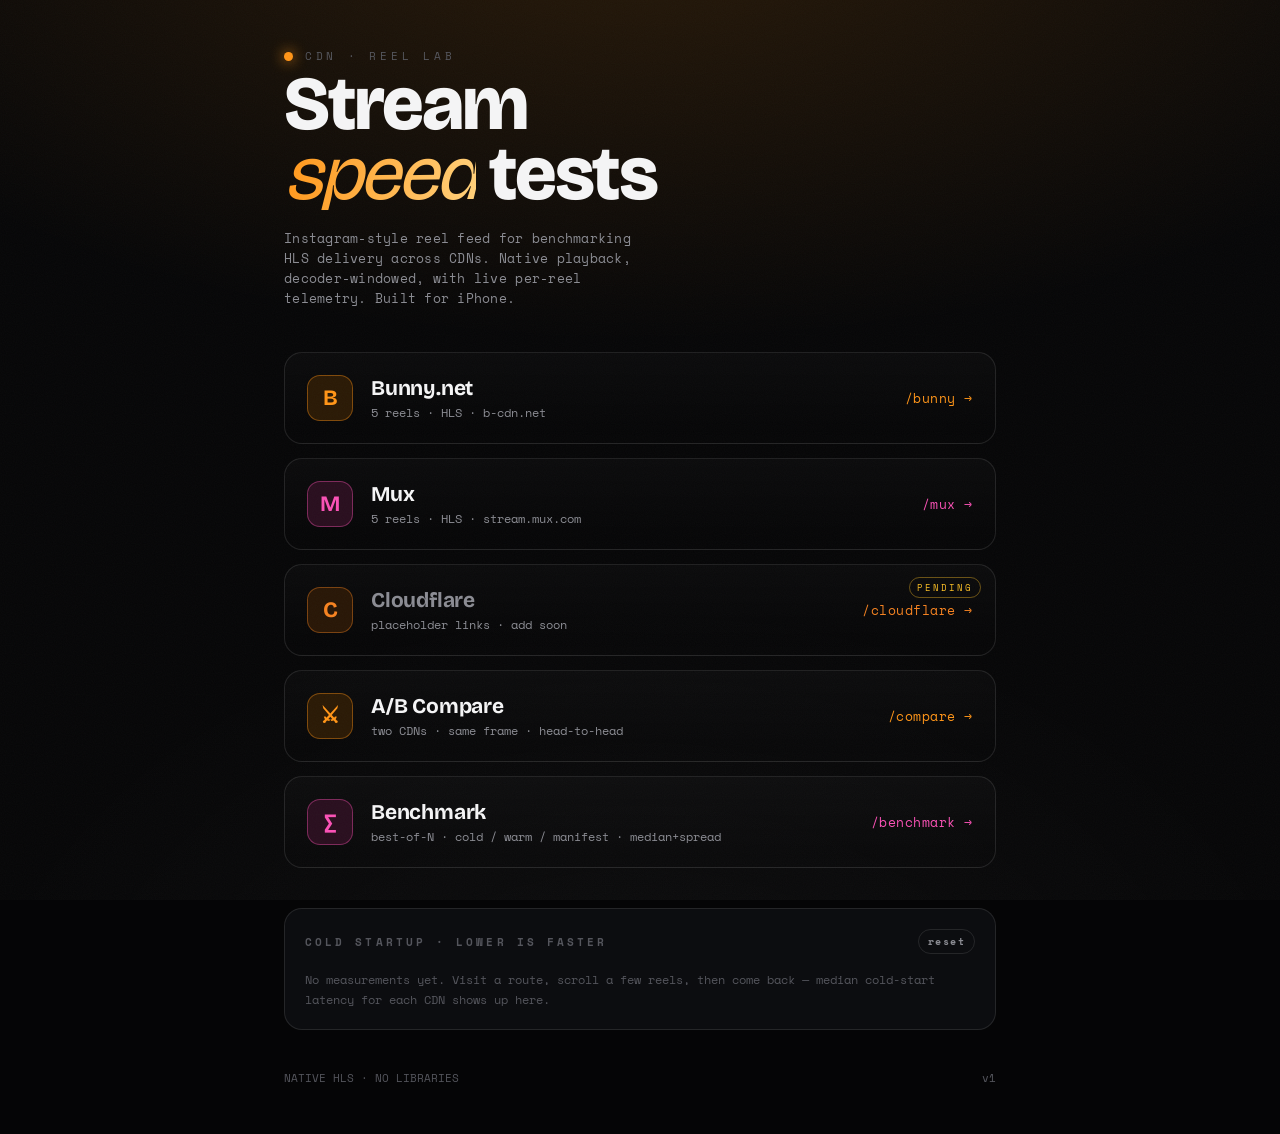
==== index.html @ 3e653832 "initial commit" ====
<!DOCTYPE html>
<html lang="en">
<head>
  <meta charset="UTF-8" />
  <meta name="viewport" content="width=device-width, initial-scale=1, viewport-fit=cover, maximum-scale=1" />
  <meta name="theme-color" content="#050506" />
  <title>CDN Reel Lab</title>
  <link rel="preconnect" href="https://fonts.googleapis.com" />
  <link rel="preconnect" href="https://fonts.gstatic.com" crossorigin />
  <link href="https://fonts.googleapis.com/css2?family=Bricolage+Grotesque:opsz,wght@12..96,400;12..96,700;12..96,800&family=Space+Mono:ital,wght@0,400;0,700;1,400&display=swap" rel="stylesheet" />
  <link rel="stylesheet" href="styles.css" />
</head>
<body data-cdn="bunny">
  <main class="launcher">
    <div class="brand">
      <span class="dot"></span>
      <span class="eyebrow">CDN&nbsp;·&nbsp;Reel&nbsp;Lab</span>
    </div>
    <h1 class="title">Stream<br><em>speed</em> tests</h1>
    <p class="subtitle">Instagram-style reel feed for benchmarking HLS delivery across CDNs. Native playback, decoder-windowed, with live per-reel telemetry. Built for iPhone.</p>

    <nav class="routes">
      <a class="route-card" data-c="bunny" href="bunny/">
        <span class="glyph">B</span>
        <span class="meta"><h2>Bunny.net</h2><p>5 reels · HLS · b-cdn.net</p></span>
        <span class="path">/bunny →</span>
      </a>
      <a class="route-card" data-c="mux" href="mux/">
        <span class="glyph">M</span>
        <span class="meta"><h2>Mux</h2><p>5 reels · HLS · stream.mux.com</p></span>
        <span class="path">/mux →</span>
      </a>
      <a class="route-card pending" data-c="cloudflare" href="cloudflare/">
        <span class="tag">pending</span>
        <span class="glyph">C</span>
        <span class="meta"><h2>Cloudflare</h2><p>placeholder links · add soon</p></span>
        <span class="path">/cloudflare →</span>
      </a>
      <a class="route-card" data-c="bunny" href="compare/">
        <span class="glyph">⚔</span>
        <span class="meta"><h2>A/B Compare</h2><p>two CDNs · same frame · head-to-head</p></span>
        <span class="path">/compare →</span>
      </a>
      <a class="route-card" data-c="mux" href="benchmark/">
        <span class="glyph">∑</span>
        <span class="meta"><h2>Benchmark</h2><p>best-of-N · cold / warm / manifest · median+spread</p></span>
        <span class="path">/benchmark →</span>
      </a>
    </nav>

    <section class="compare">
      <h3>Cold startup · lower is faster <button type="button" id="reset">reset</button></h3>
      <div id="cmp"></div>
    </section>

    <div class="foot">
      <span>NATIVE HLS · NO LIBRARIES</span>
      <span>v1</span>
    </div>
  </main>

  <script>
    // Landing comparison reads the same aggregate the feed writes.
    const STORE_KEY = "cdnReelLab.stats.v1";
    const COLORS = { bunny: "#ff9416", mux: "#fa50b5", cloudflare: "#f6821f" };
    const NAMES  = { bunny: "Bunny", mux: "Mux", cloudflare: "Cloudflare" };

    function median(a) {
      if (!a.length) return null;
      const s = [...a].sort((x, y) => x - y);
      const m = Math.floor(s.length / 2);
      return s.length % 2 ? s[m] : Math.round((s[m - 1] + s[m]) / 2);
    }

    function render() {
      const cmp = document.getElementById("cmp");
      let store = {};
      try { store = JSON.parse(localStorage.getItem(STORE_KEY)) || {}; } catch (_) {}

      const rows = ["bunny", "mux", "cloudflare"].map((k) => ({
        k,
        med: median((store[k] && store[k].startups) || []),
        n: (store[k] && store[k].startups || []).length,
        stalls: (store[k] && store[k].stalls) || 0,
      })).filter((r) => r.med != null);

      if (!rows.length) {
        cmp.innerHTML = `<p class="empty">No measurements yet. Visit a route, scroll a few reels, then come back — median cold-start latency for each CDN shows up here.</p>`;
        return;
      }

      const max = Math.max(...rows.map((r) => r.med));
      cmp.innerHTML = rows
        .sort((a, b) => a.med - b.med)
        .map((r) => `
          <div class="cmp-row" style="--k:${COLORS[r.k]}">
            <span class="who"><i></i>${NAMES[r.k]}</span>
            <span class="bar"><span style="width:0" data-w="${Math.round((r.med / max) * 100)}"></span></span>
            <span class="val">${r.med} ms <small>· ${r.n}× · ${r.stalls} stalls</small></span>
          </div>`)
        .join("");

      requestAnimationFrame(() =>
        cmp.querySelectorAll(".bar span").forEach((s) => (s.style.width = s.dataset.w + "%"))
      );
    }

    document.getElementById("reset").addEventListener("click", () => {
      localStorage.removeItem(STORE_KEY);
      render();
    });
    render();
  </script>
</body>
</html>
---- styles.css ----
/* =========================================================================
   CDN Reel Lab — shared styles
   Dark OLED "telemetry" aesthetic. Per-CDN accent via [data-cdn].
   ========================================================================= */

:root {
  --bg:        #050506;
  --bg-soft:   #0c0d10;
  --ink:       #f4f4f5;
  --ink-dim:   #8a8b92;
  --ink-faint: #54555c;
  --line:      rgba(255, 255, 255, 0.10);
  --line-soft: rgba(255, 255, 255, 0.06);

  --accent:    #ff9416; /* default; overridden per route */
  --accent-2:  #ffce6e;

  --ok:   #4ade80;
  --warn: #fbbf24;
  --bad:  #fb7185;

  --font-display: "Bricolage Grotesque", "Times New Roman", serif;
  --font-mono: "Space Mono", ui-monospace, SFMono-Regular, Menlo, monospace;

  --safe-top: env(safe-area-inset-top, 0px);
  --safe-bottom: env(safe-area-inset-bottom, 0px);
}

[data-cdn="bunny"]      { --accent: #ff9416; --accent-2: #ffd07a; }
[data-cdn="mux"]        { --accent: #fa50b5; --accent-2: #ff9ad6; }
[data-cdn="cloudflare"] { --accent: #f6821f; --accent-2: #ffc06b; }

* { box-sizing: border-box; margin: 0; padding: 0; }

html, body {
  height: 100%;
  background: var(--bg);
  color: var(--ink);
  font-family: var(--font-mono);
  -webkit-font-smoothing: antialiased;
  text-rendering: optimizeLegibility;
  overscroll-behavior: none;
}

body {
  /* subtle vignette + accent glow for atmosphere */
  background:
    radial-gradient(120% 80% at 50% -10%, color-mix(in srgb, var(--accent) 14%, transparent), transparent 60%),
    radial-gradient(100% 100% at 50% 120%, rgba(255,255,255,0.03), transparent 55%),
    var(--bg);
}

a { color: inherit; text-decoration: none; }
button { font: inherit; color: inherit; cursor: pointer; border: none; background: none; }

/* fine grain overlay */
body::after {
  content: "";
  position: fixed;
  inset: 0;
  pointer-events: none;
  z-index: 9999;
  opacity: 0.035;
  background-image: url("data:image/svg+xml,%3Csvg xmlns='http://www.w3.org/2000/svg' width='120' height='120'%3E%3Cfilter id='n'%3E%3CfeTurbulence type='fractalNoise' baseFrequency='0.9' numOctaves='2'/%3E%3C/filter%3E%3Crect width='100%25' height='100%25' filter='url(%23n)'/%3E%3C/svg%3E");
  mix-blend-mode: screen;
}

/* =========================================================================
   LANDING (launcher)
   ========================================================================= */

.launcher {
  min-height: 100dvh;
  padding: calc(var(--safe-top) + 48px) 24px calc(var(--safe-bottom) + 48px);
  max-width: 760px;
  margin: 0 auto;
  display: flex;
  flex-direction: column;
}

.brand {
  display: flex;
  align-items: baseline;
  gap: 12px;
  margin-bottom: 6px;
}
.brand .dot {
  width: 9px; height: 9px; border-radius: 50%;
  background: var(--accent);
  box-shadow: 0 0 14px var(--accent);
  align-self: center;
  animation: pulse 2.4s ease-in-out infinite;
}
@keyframes pulse { 50% { opacity: 0.35; } }

.title {
  font-family: var(--font-display);
  font-weight: 800;
  font-size: clamp(40px, 12vw, 76px);
  line-height: 0.92;
  letter-spacing: -0.03em;
}
.title em {
  font-style: italic;
  font-weight: 400;
  background: linear-gradient(100deg, var(--accent), var(--accent-2));
  -webkit-background-clip: text;
  background-clip: text;
  color: transparent;
}
.subtitle {
  color: var(--ink-dim);
  font-size: 13px;
  letter-spacing: 0.02em;
  margin-top: 18px;
  max-width: 46ch;
  line-height: 1.55;
}

.eyebrow {
  font-size: 11px;
  letter-spacing: 0.34em;
  text-transform: uppercase;
  color: var(--ink-faint);
}

.routes {
  margin-top: 44px;
  display: grid;
  gap: 14px;
}

.route-card {
  --c: var(--accent);
  position: relative;
  display: flex;
  align-items: center;
  gap: 18px;
  padding: 22px 22px;
  border: 1px solid var(--line);
  border-radius: 18px;
  background: linear-gradient(180deg, rgba(255,255,255,0.025), rgba(255,255,255,0));
  overflow: hidden;
  transition: transform .25s cubic-bezier(.2,.7,.2,1), border-color .25s, background .25s;
}
.route-card[data-c="bunny"]      { --c: #ff9416; }
.route-card[data-c="mux"]        { --c: #fa50b5; }
.route-card[data-c="cloudflare"] { --c: #f6821f; }

.route-card::before {
  content: "";
  position: absolute; inset: 0;
  background: radial-gradient(80% 140% at 0% 50%, color-mix(in srgb, var(--c) 22%, transparent), transparent 60%);
  opacity: 0;
  transition: opacity .3s;
}
.route-card:hover, .route-card:active {
  transform: translateY(-2px);
  border-color: color-mix(in srgb, var(--c) 55%, transparent);
}
.route-card:hover::before { opacity: 1; }

.route-card .glyph {
  position: relative;
  width: 46px; height: 46px;
  flex: none;
  border-radius: 13px;
  display: grid; place-items: center;
  background: color-mix(in srgb, var(--c) 16%, #000);
  border: 1px solid color-mix(in srgb, var(--c) 40%, transparent);
  color: var(--c);
  font-weight: 700;
  font-family: var(--font-display);
  font-size: 22px;
}
.route-card .meta { position: relative; flex: 1; min-width: 0; }
.route-card .meta h2 {
  font-family: var(--font-display);
  font-size: 21px;
  font-weight: 700;
  letter-spacing: -0.01em;
}
.route-card .meta p {
  color: var(--ink-dim);
  font-size: 12px;
  margin-top: 3px;
}
.route-card .path {
  position: relative;
  color: var(--c);
  font-size: 13px;
  letter-spacing: 0.04em;
  white-space: nowrap;
}
.route-card.pending .meta h2 { color: var(--ink-dim); }
.route-card .tag {
  position: absolute;
  top: 12px; right: 14px;
  font-size: 9px;
  letter-spacing: 0.22em;
  text-transform: uppercase;
  color: var(--warn);
  border: 1px solid color-mix(in srgb, var(--warn) 40%, transparent);
  padding: 3px 7px;
  border-radius: 999px;
}

/* comparison panel */
.compare {
  margin-top: 40px;
  border: 1px solid var(--line);
  border-radius: 18px;
  padding: 20px;
  background: var(--bg-soft);
}
.compare h3 {
  font-size: 11px; letter-spacing: 0.28em; text-transform: uppercase;
  color: var(--ink-faint); margin-bottom: 16px;
  display: flex; justify-content: space-between; align-items: center;
}
.compare h3 button {
  font-size: 10px; letter-spacing: 0.14em; color: var(--ink-dim);
  border: 1px solid var(--line); padding: 4px 9px; border-radius: 999px;
}
.cmp-row {
  display: grid;
  grid-template-columns: 92px 1fr auto;
  align-items: center;
  gap: 14px;
  padding: 11px 0;
  border-top: 1px solid var(--line-soft);
}
.cmp-row:first-of-type { border-top: none; }
.cmp-row .who { font-size: 13px; display: flex; align-items: center; gap: 8px; }
.cmp-row .who i { width: 8px; height: 8px; border-radius: 50%; background: var(--k); }
.cmp-row .bar {
  height: 8px; border-radius: 999px;
  background: rgba(255,255,255,0.06);
  overflow: hidden;
}
.cmp-row .bar span {
  display: block; height: 100%; border-radius: 999px;
  background: linear-gradient(90deg, var(--k), color-mix(in srgb, var(--k) 50%, #fff));
  width: 0;
  transition: width .8s cubic-bezier(.2,.7,.2,1);
}
.cmp-row .val { font-size: 13px; color: var(--ink); min-width: 84px; text-align: right; }
.cmp-row .val small { color: var(--ink-faint); }
.compare .empty { color: var(--ink-faint); font-size: 12px; line-height: 1.6; }

.foot {
  margin-top: auto;
  padding-top: 40px;
  color: var(--ink-faint);
  font-size: 11px;
  display: flex;
  justify-content: space-between;
  gap: 12px;
}

/* =========================================================================
   FEED (reel routes)
   ========================================================================= */

.feed {
  height: 100dvh;
  overflow-y: scroll;
  scroll-snap-type: y mandatory;
  scroll-behavior: smooth;
  -webkit-overflow-scrolling: touch;
}

.reel {
  position: relative;
  height: 100dvh;
  scroll-snap-align: start;
  scroll-snap-stop: always;
  overflow: hidden;
  background: #000;
  display: grid;
  place-items: center;
}

.reel video {
  position: absolute;
  inset: 0;
  width: 100%;
  height: 100%;
  object-fit: cover;
  background: #000;
}

/* legibility gradients */
.reel::before, .reel::after {
  content: "";
  position: absolute; left: 0; right: 0;
  pointer-events: none;
  z-index: 2;
}
.reel::before { top: 0; height: 38%; background: linear-gradient(180deg, rgba(0,0,0,0.65), transparent); }
.reel::after  { bottom: 0; height: 42%; background: linear-gradient(0deg, rgba(0,0,0,0.78), transparent); }

/* loading shimmer */
.reel .spinner {
  position: absolute; z-index: 3;
  width: 34px; height: 34px;
  border: 2px solid rgba(255,255,255,0.18);
  border-top-color: var(--accent);
  border-radius: 50%;
  animation: spin .8s linear infinite;
  opacity: 0;
  transition: opacity .2s;
}
.reel.is-buffering .spinner { opacity: 1; }
@keyframes spin { to { transform: rotate(360deg); } }

/* tap-to-sound hint */
.reel .sound-hint {
  position: absolute; z-index: 6;
  top: 50%; left: 50%; transform: translate(-50%, -50%) scale(1);
  display: flex; align-items: center; gap: 9px;
  padding: 12px 18px;
  background: rgba(0,0,0,0.55);
  backdrop-filter: blur(8px);
  border: 1px solid var(--line);
  border-radius: 999px;
  font-size: 12px; letter-spacing: 0.04em;
  opacity: 0; pointer-events: none;
  transition: opacity .35s, transform .35s;
}
.reel.show-hint .sound-hint { opacity: 1; }
.reel .sound-hint.fade { opacity: 0; transform: translate(-50%, -50%) scale(1.15); }

/* pause glyph flash */
.reel .pause-flash {
  position: absolute; z-index: 6;
  top: 50%; left: 50%; transform: translate(-50%,-50%) scale(.7);
  width: 78px; height: 78px; border-radius: 50%;
  background: rgba(0,0,0,0.4);
  backdrop-filter: blur(6px);
  display: grid; place-items: center;
  opacity: 0; pointer-events: none;
}
.reel .pause-flash svg { width: 34px; height: 34px; fill: #fff; }
.reel.flash .pause-flash {
  animation: flash .5s ease-out;
}
@keyframes flash {
  0% { opacity: 0; transform: translate(-50%,-50%) scale(.6); }
  30% { opacity: 1; transform: translate(-50%,-50%) scale(1); }
  100% { opacity: 0; transform: translate(-50%,-50%) scale(1.25); }
}

/* ---- HUD (telemetry) ---- */
.hud {
  position: absolute;
  z-index: 5;
  top: calc(var(--safe-top) + 14px);
  left: 14px;
  width: min(220px, 62vw);
  border: 1px solid var(--line);
  border-radius: 14px;
  background: rgba(8,9,11,0.55);
  backdrop-filter: blur(14px) saturate(1.2);
  padding: 12px 13px 11px;
  font-size: 11px;
  transition: opacity .3s, transform .3s;
}
.hud.collapsed { transform: translateX(calc(-100% - 28px)); opacity: 0; }
.hud .hud-head {
  display: flex; align-items: center; justify-content: space-between;
  margin-bottom: 9px;
}
.hud .hud-head .cdn {
  display: flex; align-items: center; gap: 7px;
  font-family: var(--font-display); font-weight: 700; font-size: 14px;
  letter-spacing: -0.01em;
}
.hud .hud-head .cdn i {
  width: 7px; height: 7px; border-radius: 50%;
  background: var(--accent); box-shadow: 0 0 10px var(--accent);
}
.hud .hud-head .idx { color: var(--ink-faint); font-size: 10px; letter-spacing: 0.1em; }

.hud .row {
  display: flex; align-items: baseline; justify-content: space-between;
  padding: 4px 0;
  border-top: 1px solid var(--line-soft);
}
.hud .row .k { color: var(--ink-dim); letter-spacing: 0.06em; font-size: 10px; }
.hud .row .v { font-variant-numeric: tabular-nums; }
.hud .row .v.good { color: var(--ok); }
.hud .row .v.warn { color: var(--warn); }
.hud .row .v.bad  { color: var(--bad); }

/* HUD toggle (always visible tab) */
.hud-toggle {
  position: absolute; z-index: 5;
  top: calc(var(--safe-top) + 14px);
  left: 14px;
  width: 34px; height: 34px;
  border-radius: 10px;
  border: 1px solid var(--line);
  background: rgba(8,9,11,0.5);
  backdrop-filter: blur(10px);
  display: grid; place-items: center;
  opacity: 0; pointer-events: none;
  transition: opacity .3s;
}
.hud.collapsed ~ .hud-toggle { opacity: 1; pointer-events: auto; }
.hud-toggle svg { width: 16px; height: 16px; stroke: var(--ink-dim); fill: none; stroke-width: 2; }

/* top-right controls */
.reel-ctrl {
  position: absolute; z-index: 6;
  top: calc(var(--safe-top) + 14px);
  right: 14px;
  display: flex; flex-direction: column; gap: 9px;
}
.reel-ctrl button {
  width: 40px; height: 40px;
  border-radius: 12px;
  border: 1px solid var(--line);
  background: rgba(8,9,11,0.5);
  backdrop-filter: blur(10px);
  display: grid; place-items: center;
}
.reel-ctrl button svg { width: 19px; height: 19px; fill: #fff; }

/* caption */
.reel .caption {
  position: absolute; z-index: 5;
  left: 16px; right: 70px;
  bottom: calc(var(--safe-bottom) + 22px);
}
.reel .caption .label {
  font-size: 10px; letter-spacing: 0.26em; text-transform: uppercase;
  color: var(--accent);
}
.reel .caption .name {
  font-family: var(--font-display); font-weight: 700;
  font-size: 19px; margin-top: 4px;
}
.reel .caption .sub { color: var(--ink-dim); font-size: 11px; margin-top: 3px; }

/* progress bar */
.reel .progress {
  position: absolute; z-index: 5;
  left: 0; right: 0; bottom: 0;
  height: 3px; background: rgba(255,255,255,0.12);
}
.reel .progress span {
  display: block; height: 100%; width: 0;
  background: var(--accent);
}

/* back button */
.back {
  position: fixed; z-index: 20;
  left: 14px; bottom: calc(var(--safe-bottom) + 14px);
  display: flex; align-items: center; gap: 8px;
  padding: 9px 14px 9px 11px;
  border-radius: 999px;
  border: 1px solid var(--line);
  background: rgba(8,9,11,0.55);
  backdrop-filter: blur(12px);
  font-size: 12px; letter-spacing: 0.04em;
}
.back svg { width: 14px; height: 14px; stroke: var(--ink); fill: none; stroke-width: 2; }

/* dots indicator */
.dots {
  position: fixed; z-index: 6;
  right: 8px; top: 50%; transform: translateY(-50%);
  display: flex; flex-direction: column; gap: 7px;
}
.dots i {
  width: 5px; height: 5px; border-radius: 50%;
  background: rgba(255,255,255,0.25);
  transition: all .3s;
}
.dots i.on { background: var(--accent); height: 16px; border-radius: 3px; }

/* placeholder / unsupported card */
.placeholder {
  position: relative; z-index: 4;
  max-width: 320px;
  margin: 0 24px;
  text-align: center;
  padding: 32px 26px;
  border: 1px dashed color-mix(in srgb, var(--accent) 40%, transparent);
  border-radius: 20px;
  background: rgba(255,255,255,0.02);
}
.placeholder .pglyph {
  font-size: 34px; margin-bottom: 14px; filter: grayscale(.2);
}
.placeholder h2 {
  font-family: var(--font-display); font-size: 22px; font-weight: 700;
}
.placeholder p { color: var(--ink-dim); font-size: 13px; line-height: 1.6; margin-top: 10px; }
.placeholder code {
  display: inline-block; margin-top: 14px;
  font-size: 11px; color: var(--accent);
  background: rgba(255,255,255,0.04);
  border: 1px solid var(--line);
  padding: 7px 11px; border-radius: 9px;
  word-break: break-all;
}

/* =========================================================================
   A/B COMPARISON ROUTE
   ========================================================================= */
.vs {
  height: 100dvh;
  display: grid;
  grid-template-rows: 1fr auto 1fr;
  background: #000;
}

.side {
  position: relative;
  overflow: hidden;
  background: #000;
  display: grid;
  place-items: center;
}
.side video {
  position: absolute; inset: 0;
  width: 100%; height: 100%;
  object-fit: cover;
  background: #000;
}
.side::after {
  content: "";
  position: absolute; inset: 0;
  pointer-events: none;
  background: linear-gradient(180deg, rgba(0,0,0,0.55), transparent 30%, transparent 70%, rgba(0,0,0,0.55));
}
.side.has-audio { box-shadow: inset 0 0 0 2px var(--accent); }

.side .spinner {
  position: absolute; z-index: 3;
  width: 30px; height: 30px;
  border: 2px solid rgba(255,255,255,0.18);
  border-top-color: var(--accent);
  border-radius: 50%;
  animation: spin .8s linear infinite;
  opacity: 0; transition: opacity .2s;
}
.side.buffering .spinner { opacity: 1; }

.side .s-meta {
  position: absolute; z-index: 4;
  left: 14px; top: 12px; right: 14px;
  display: grid;
  grid-template-columns: auto 1fr auto;
  align-items: center;
  gap: 8px 10px;
}
.side[data-side="b"] .s-meta { top: auto; bottom: calc(var(--safe-bottom) + 12px); }
.side[data-side="a"] .s-meta { top: calc(var(--safe-top) + 12px); }

.side .s-cdn {
  grid-row: 1;
  font-size: 11px; font-weight: 700; letter-spacing: 0.08em;
  color: var(--accent);
  border: 1px solid color-mix(in srgb, var(--accent) 45%, transparent);
  background: color-mix(in srgb, var(--accent) 12%, rgba(0,0,0,0.4));
  padding: 5px 9px; border-radius: 999px;
  backdrop-filter: blur(8px);
}
.side .s-name {
  grid-row: 1; grid-column: 2;
  font-family: var(--font-display); font-weight: 700; font-size: 14px;
  text-shadow: 0 1px 4px rgba(0,0,0,0.6);
}
.side .s-startup {
  grid-row: 1; grid-column: 3;
  font-size: 18px; font-weight: 700; font-variant-numeric: tabular-nums;
  text-shadow: 0 1px 4px rgba(0,0,0,0.6);
}
.side .s-startup.good { color: var(--ok); }
.side .s-startup.warn { color: var(--warn); }
.side .s-startup.bad  { color: var(--bad); }
.side .s-sub {
  grid-row: 2; grid-column: 2 / 4;
  justify-self: end;
  font-size: 10px; color: var(--ink-dim);
  text-shadow: 0 1px 4px rgba(0,0,0,0.6);
}

.side .s-card {
  position: relative; z-index: 4;
  text-align: center;
  padding: 22px 26px;
  border: 1px dashed color-mix(in srgb, var(--accent) 40%, transparent);
  border-radius: 16px;
  background: rgba(255,255,255,0.02);
  display: grid; gap: 6px;
  max-width: 80%;
}
.side .s-card b { font-family: var(--font-display); font-size: 17px; }
.side .s-card span { color: var(--ink-dim); font-size: 12px; }

/* center bar */
.vs-bar {
  position: relative; z-index: 5;
  background: linear-gradient(180deg, #0b0c0e, #050506);
  border-top: 1px solid var(--line);
  border-bottom: 1px solid var(--line);
  padding: 10px 14px calc(10px);
  display: grid;
  gap: 8px;
}
.verdict {
  text-align: center;
  font-family: var(--font-display); font-weight: 700;
  font-size: 14px; letter-spacing: -0.01em;
  min-height: 18px;
  color: var(--accent, var(--ink));
  opacity: 0; transform: translateY(3px);
  transition: opacity .35s, transform .35s;
}
.verdict.show { opacity: 1; transform: none; }
.vs-controls {
  display: flex; align-items: center; justify-content: space-between; gap: 12px;
}
.reeldots { display: flex; gap: 8px; }
.rdot {
  width: 9px; height: 9px; border-radius: 50%;
  background: rgba(255,255,255,0.2);
  transition: all .25s;
}
.rdot.on { background: #fff; transform: scale(1.15); }
.rerun {
  display: flex; align-items: center; gap: 7px;
  font-size: 11px; font-weight: 700; letter-spacing: 0.12em;
  color: var(--ink);
  border: 1px solid var(--line);
  background: rgba(255,255,255,0.04);
  padding: 8px 14px; border-radius: 999px;
}
.rerun svg { width: 14px; height: 14px; color: var(--ink); }
.rerun:active { transform: scale(0.96); }

/* =========================================================================
   BENCHMARK ROUTE
   ========================================================================= */
.bench {
  min-height: 100dvh;
  max-width: 760px;
  margin: 0 auto;
  padding: calc(var(--safe-top) + 36px) 20px calc(var(--safe-bottom) + 36px);
  display: flex;
  flex-direction: column;
}
.bench .title { font-size: clamp(36px, 11vw, 64px); }

.config {
  margin-top: 30px;
  display: grid;
  gap: 18px;
  padding: 18px;
  border: 1px solid var(--line);
  border-radius: 18px;
  background: var(--bg-soft);
}
.cfg-label {
  display: block;
  font-size: 10px; letter-spacing: 0.26em; text-transform: uppercase;
  color: var(--ink-faint); margin-bottom: 10px;
}
.cfg-label b { color: var(--accent); font-size: 13px; letter-spacing: 0; }
.toggles { display: flex; flex-wrap: wrap; gap: 9px; }
.toggle {
  --accent: #fff;
  display: inline-flex; align-items: center; gap: 8px;
  font-size: 13px;
  padding: 9px 14px; border-radius: 999px;
  border: 1px solid var(--line);
  background: rgba(255,255,255,0.03);
  transition: all .2s;
}
.toggle i { width: 8px; height: 8px; border-radius: 50%; background: rgba(255,255,255,0.25); transition: all .2s; }
.toggle small { color: var(--ink-faint); }
.toggle.on {
  border-color: color-mix(in srgb, var(--accent) 55%, transparent);
  background: color-mix(in srgb, var(--accent) 14%, transparent);
}
.toggle.on i { background: var(--accent); box-shadow: 0 0 10px var(--accent); }
.toggle:disabled { opacity: 0.4; cursor: not-allowed; }

#reps { width: 100%; accent-color: var(--accent); }

.runbtn {
  justify-self: start;
  font-weight: 700; letter-spacing: 0.16em; font-size: 13px;
  padding: 13px 28px; border-radius: 999px;
  color: #050506;
  background: linear-gradient(100deg, var(--accent), var(--accent-2));
}
.runbtn:disabled { opacity: 0.6; color: var(--ink); background: rgba(255,255,255,0.06); }
.runbtn:not(:disabled):active { transform: scale(0.97); }

.progress-wrap { margin-top: 22px; }
.pbar {
  height: 6px; border-radius: 999px;
  background: rgba(255,255,255,0.07); overflow: hidden;
}
.pbar span {
  display: block; height: 100%; width: 0;
  background: linear-gradient(90deg, var(--accent), var(--accent-2));
  transition: width .25s ease;
}
.pstatus { margin-top: 9px; font-size: 11px; color: var(--ink-dim); min-height: 14px; }

.preview-wrap {
  margin-top: 20px;
  display: flex; align-items: center; gap: 14px;
}
.preview {
  width: 78px; height: 110px;
  border-radius: 12px;
  object-fit: cover;
  background: #000;
  border: 1px solid var(--line);
  flex: none;
}
.plabel { font-size: 12px; color: var(--ink-dim); }

.results { margin-top: 26px; display: grid; gap: 14px; }

.chart {
  padding: 18px; border-radius: 16px;
  border: 1px solid var(--line); background: var(--bg-soft);
}
.chart h3, .rcard h3 {
  font-size: 10px; letter-spacing: 0.26em; text-transform: uppercase;
  color: var(--ink-faint); margin-bottom: 14px;
  display: flex; align-items: center; gap: 8px;
}
.rcard h3 i { width: 8px; height: 8px; border-radius: 50%; background: var(--accent); box-shadow: 0 0 10px var(--accent); }
.chartrow {
  display: grid; grid-template-columns: 84px 1fr auto;
  align-items: center; gap: 12px; padding: 7px 0;
}
.chartrow .cw { font-size: 13px; }
.chartrow .cb { height: 9px; border-radius: 999px; background: rgba(255,255,255,0.06); overflow: hidden; }
.chartrow .cb span {
  display: block; height: 100%; border-radius: 999px;
  background: linear-gradient(90deg, var(--accent), color-mix(in srgb, var(--accent) 45%, #fff));
}
.chartrow .cv { font-size: 13px; font-variant-numeric: tabular-nums; min-width: 64px; text-align: right; }

.rcard {
  padding: 18px; border-radius: 16px;
  border: 1px solid var(--line); background: var(--bg-soft);
}
.cohorts { display: grid; grid-template-columns: repeat(auto-fit, minmax(150px, 1fr)); gap: 12px; }
.cohort {
  padding: 13px; border-radius: 12px;
  border: 1px solid var(--line-soft); background: rgba(255,255,255,0.02);
  display: grid; gap: 5px;
}
.cohort .ct { font-size: 10px; letter-spacing: 0.08em; color: var(--ink-dim); text-transform: uppercase; }
.cohort .cmed { font-family: var(--font-display); font-weight: 700; font-size: 26px; color: var(--accent); }
.cohort .cmed small { font-size: 12px; color: var(--ink-faint); margin-left: 3px; }
.cohort .crange { font-size: 10px; color: var(--ink-faint); }

.logbox { margin-top: 18px; }
.log {
  max-height: 168px; overflow-y: auto;
  border: 1px solid var(--line); border-radius: 12px;
  background: #000; padding: 12px;
  font-size: 11px; line-height: 1.7; color: var(--ink-dim);
}
.logrow { white-space: nowrap; overflow: hidden; text-overflow: ellipsis; }

@media (prefers-reduced-motion: reduce) {
  *, *::before, *::after { animation-duration: .001ms !important; transition-duration: .001ms !important; }
}
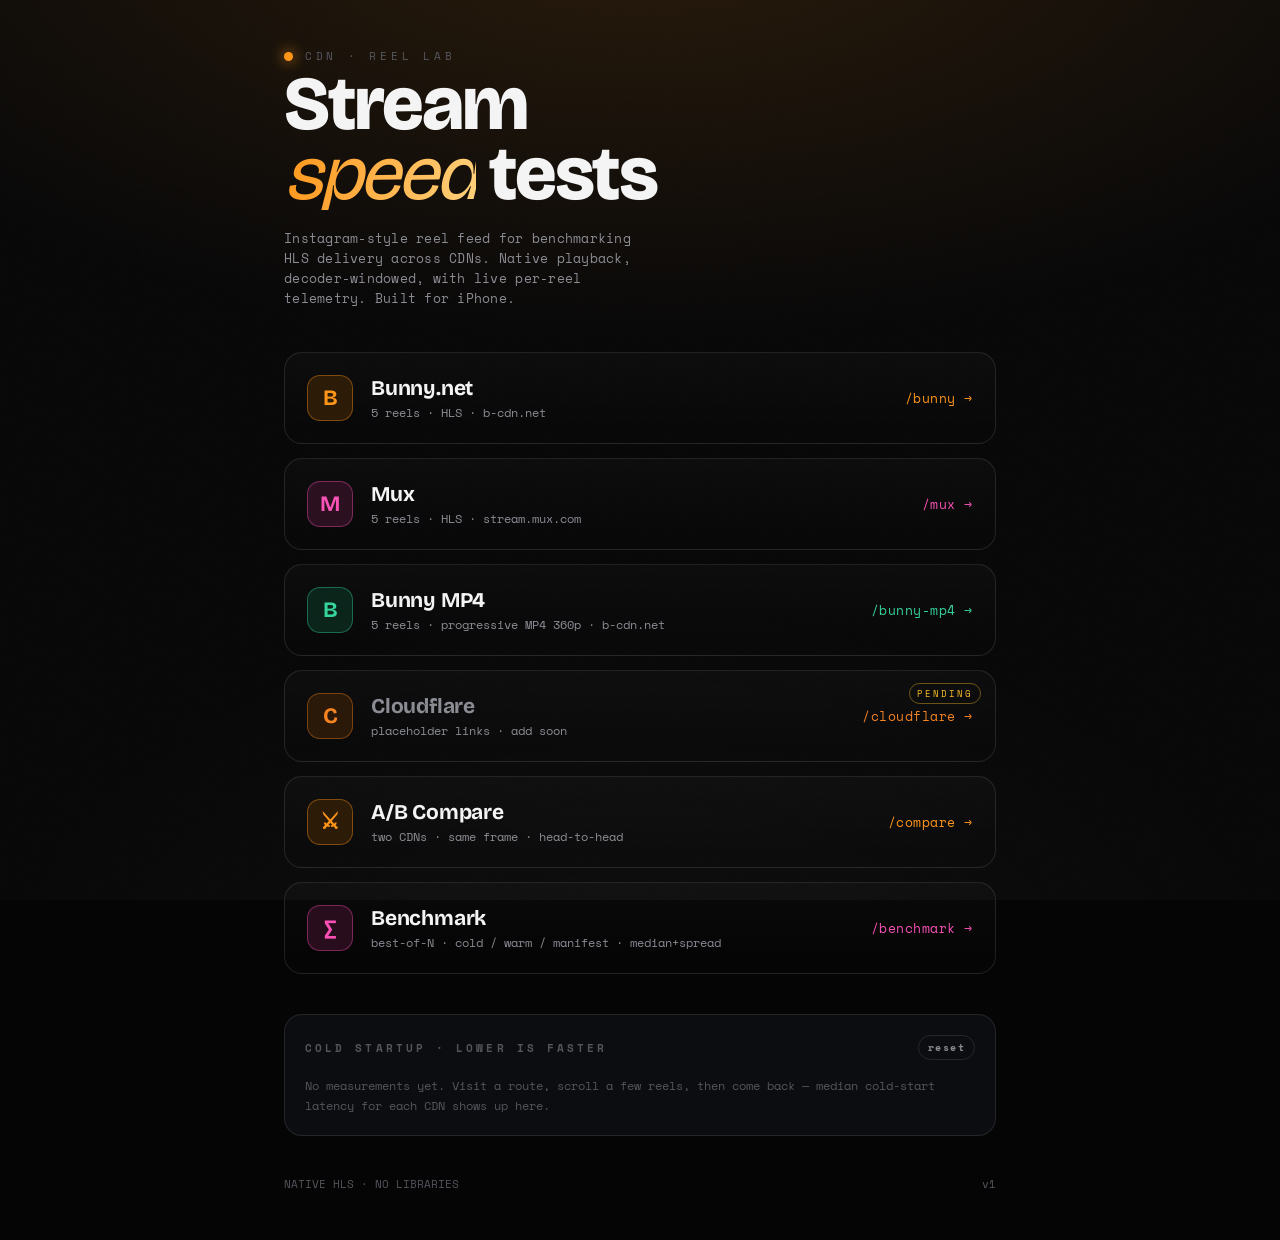
==== commit b9d06b44: "added bunny mp4 files" ====
--- a/index.html
+++ b/index.html
@@ -29,6 +29,11 @@
         <span class="glyph">M</span>
         <span class="meta"><h2>Mux</h2><p>5 reels · HLS · stream.mux.com</p></span>
         <span class="path">/mux →</span>
+      </a>
+      <a class="route-card" data-c="bunny_mp4" href="bunny-mp4/">
+        <span class="glyph">B</span>
+        <span class="meta"><h2>Bunny MP4</h2><p>5 reels · progressive MP4 360p · b-cdn.net</p></span>
+        <span class="path">/bunny-mp4 →</span>
       </a>
       <a class="route-card pending" data-c="cloudflare" href="cloudflare/">
         <span class="tag">pending</span>
@@ -62,8 +67,9 @@
   <script>
     // Landing comparison reads the same aggregate the feed writes.
     const STORE_KEY = "cdnReelLab.stats.v1";
-    const COLORS = { bunny: "#ff9416", mux: "#fa50b5", cloudflare: "#f6821f" };
-    const NAMES  = { bunny: "Bunny", mux: "Mux", cloudflare: "Cloudflare" };
+    const COLORS = { bunny: "#ff9416", bunny_mp4: "#34d399", mux: "#fa50b5", cloudflare: "#f6821f" };
+    const NAMES  = { bunny: "Bunny", bunny_mp4: "Bunny MP4", mux: "Mux", cloudflare: "Cloudflare" };
+    const KEYS   = ["bunny", "bunny_mp4", "mux", "cloudflare"];
 
     function median(a) {
       if (!a.length) return null;
@@ -77,7 +83,7 @@
       let store = {};
       try { store = JSON.parse(localStorage.getItem(STORE_KEY)) || {}; } catch (_) {}
 
-      const rows = ["bunny", "mux", "cloudflare"].map((k) => ({
+      const rows = KEYS.map((k) => ({
         k,
         med: median((store[k] && store[k].startups) || []),
         n: (store[k] && store[k].startups || []).length,
--- a/styles.css
+++ b/styles.css
@@ -27,6 +27,7 @@
 }
 
 [data-cdn="bunny"]      { --accent: #ff9416; --accent-2: #ffd07a; }
+[data-cdn="bunny_mp4"]  { --accent: #34d399; --accent-2: #9af5cf; }
 [data-cdn="mux"]        { --accent: #fa50b5; --accent-2: #ff9ad6; }
 [data-cdn="cloudflare"] { --accent: #f6821f; --accent-2: #ffc06b; }
 
@@ -144,6 +145,7 @@
   transition: transform .25s cubic-bezier(.2,.7,.2,1), border-color .25s, background .25s;
 }
 .route-card[data-c="bunny"]      { --c: #ff9416; }
+.route-card[data-c="bunny_mp4"]  { --c: #34d399; }
 .route-card[data-c="mux"]        { --c: #fa50b5; }
 .route-card[data-c="cloudflare"] { --c: #f6821f; }
 
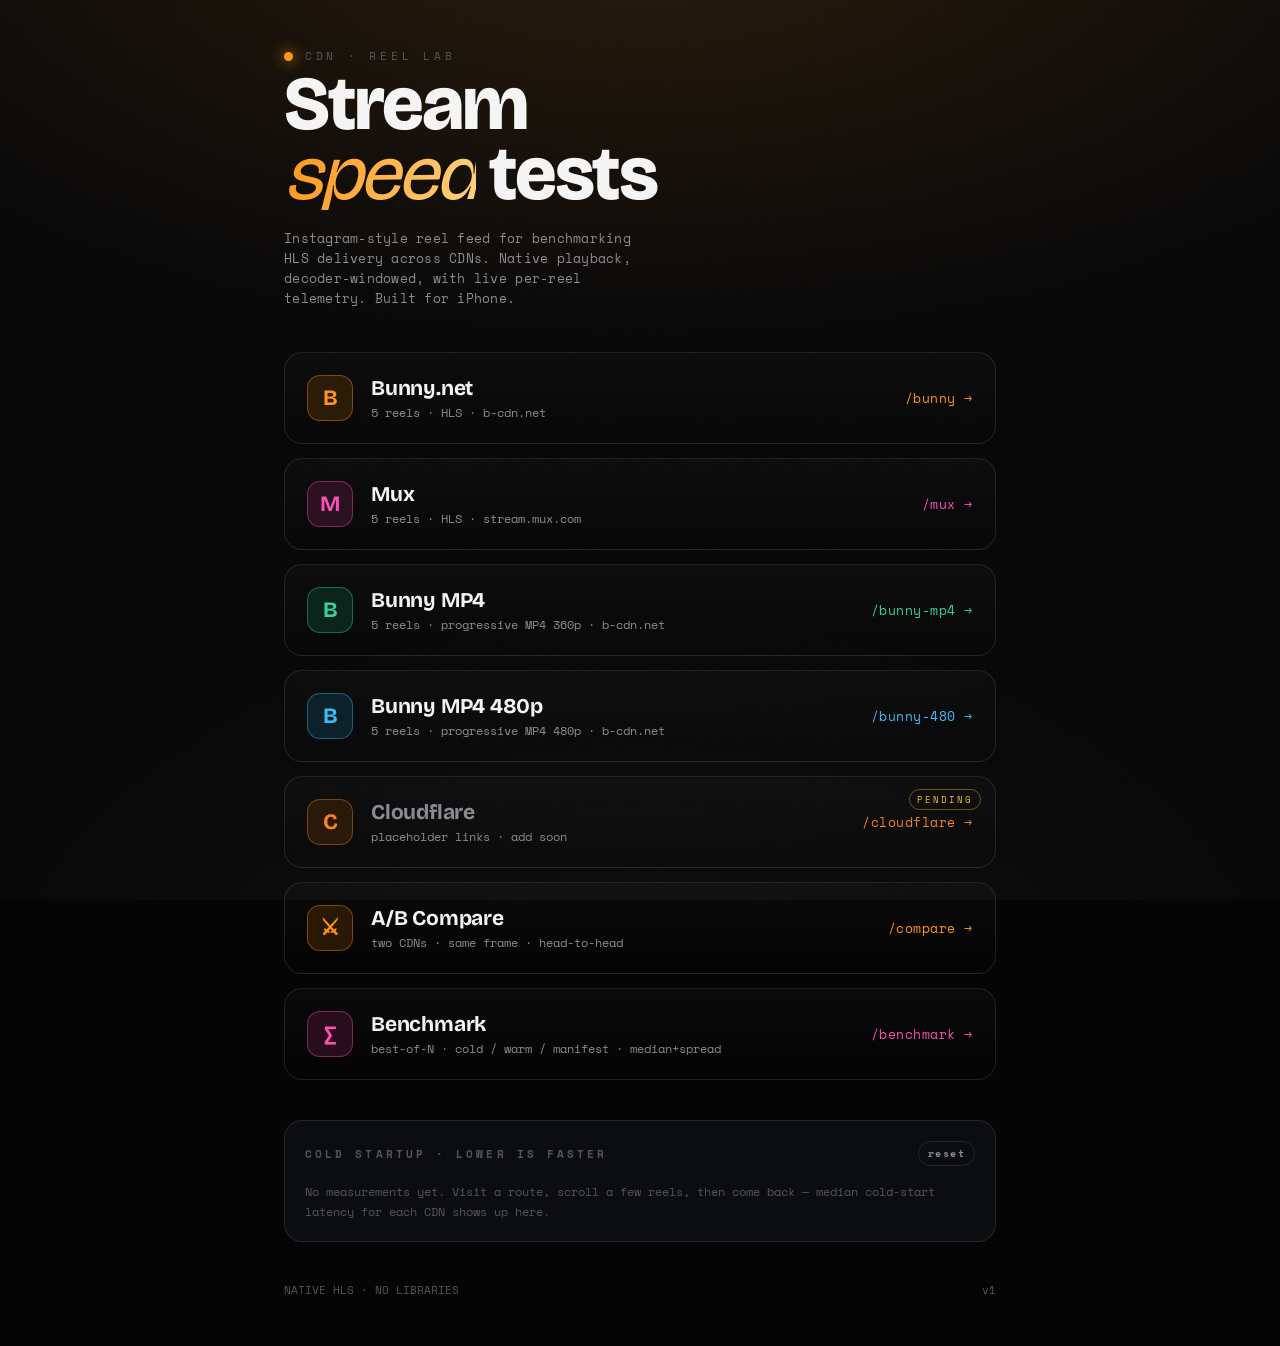
==== commit 0aef8a2f: "added bunny mp4 files" ====
--- a/index.html
+++ b/index.html
@@ -35,6 +35,11 @@
         <span class="meta"><h2>Bunny MP4</h2><p>5 reels · progressive MP4 360p · b-cdn.net</p></span>
         <span class="path">/bunny-mp4 →</span>
       </a>
+      <a class="route-card" data-c="bunny_480" href="bunny-480/">
+        <span class="glyph">B</span>
+        <span class="meta"><h2>Bunny MP4 480p</h2><p>5 reels · progressive MP4 480p · b-cdn.net</p></span>
+        <span class="path">/bunny-480 →</span>
+      </a>
       <a class="route-card pending" data-c="cloudflare" href="cloudflare/">
         <span class="tag">pending</span>
         <span class="glyph">C</span>
@@ -67,9 +72,9 @@
   <script>
     // Landing comparison reads the same aggregate the feed writes.
     const STORE_KEY = "cdnReelLab.stats.v1";
-    const COLORS = { bunny: "#ff9416", bunny_mp4: "#34d399", mux: "#fa50b5", cloudflare: "#f6821f" };
-    const NAMES  = { bunny: "Bunny", bunny_mp4: "Bunny MP4", mux: "Mux", cloudflare: "Cloudflare" };
-    const KEYS   = ["bunny", "bunny_mp4", "mux", "cloudflare"];
+    const COLORS = { bunny: "#ff9416", bunny_mp4: "#34d399", bunny_480: "#38bdf8", mux: "#fa50b5", cloudflare: "#f6821f" };
+    const NAMES  = { bunny: "Bunny", bunny_mp4: "Bunny 360p", bunny_480: "Bunny 480p", mux: "Mux", cloudflare: "Cloudflare" };
+    const KEYS   = ["bunny", "bunny_mp4", "bunny_480", "mux", "cloudflare"];
 
     function median(a) {
       if (!a.length) return null;
--- a/styles.css
+++ b/styles.css
@@ -28,6 +28,7 @@
 
 [data-cdn="bunny"]      { --accent: #ff9416; --accent-2: #ffd07a; }
 [data-cdn="bunny_mp4"]  { --accent: #34d399; --accent-2: #9af5cf; }
+[data-cdn="bunny_480"]  { --accent: #38bdf8; --accent-2: #a5e4ff; }
 [data-cdn="mux"]        { --accent: #fa50b5; --accent-2: #ff9ad6; }
 [data-cdn="cloudflare"] { --accent: #f6821f; --accent-2: #ffc06b; }
 
@@ -146,6 +147,7 @@
 }
 .route-card[data-c="bunny"]      { --c: #ff9416; }
 .route-card[data-c="bunny_mp4"]  { --c: #34d399; }
+.route-card[data-c="bunny_480"]  { --c: #38bdf8; }
 .route-card[data-c="mux"]        { --c: #fa50b5; }
 .route-card[data-c="cloudflare"] { --c: #f6821f; }
 
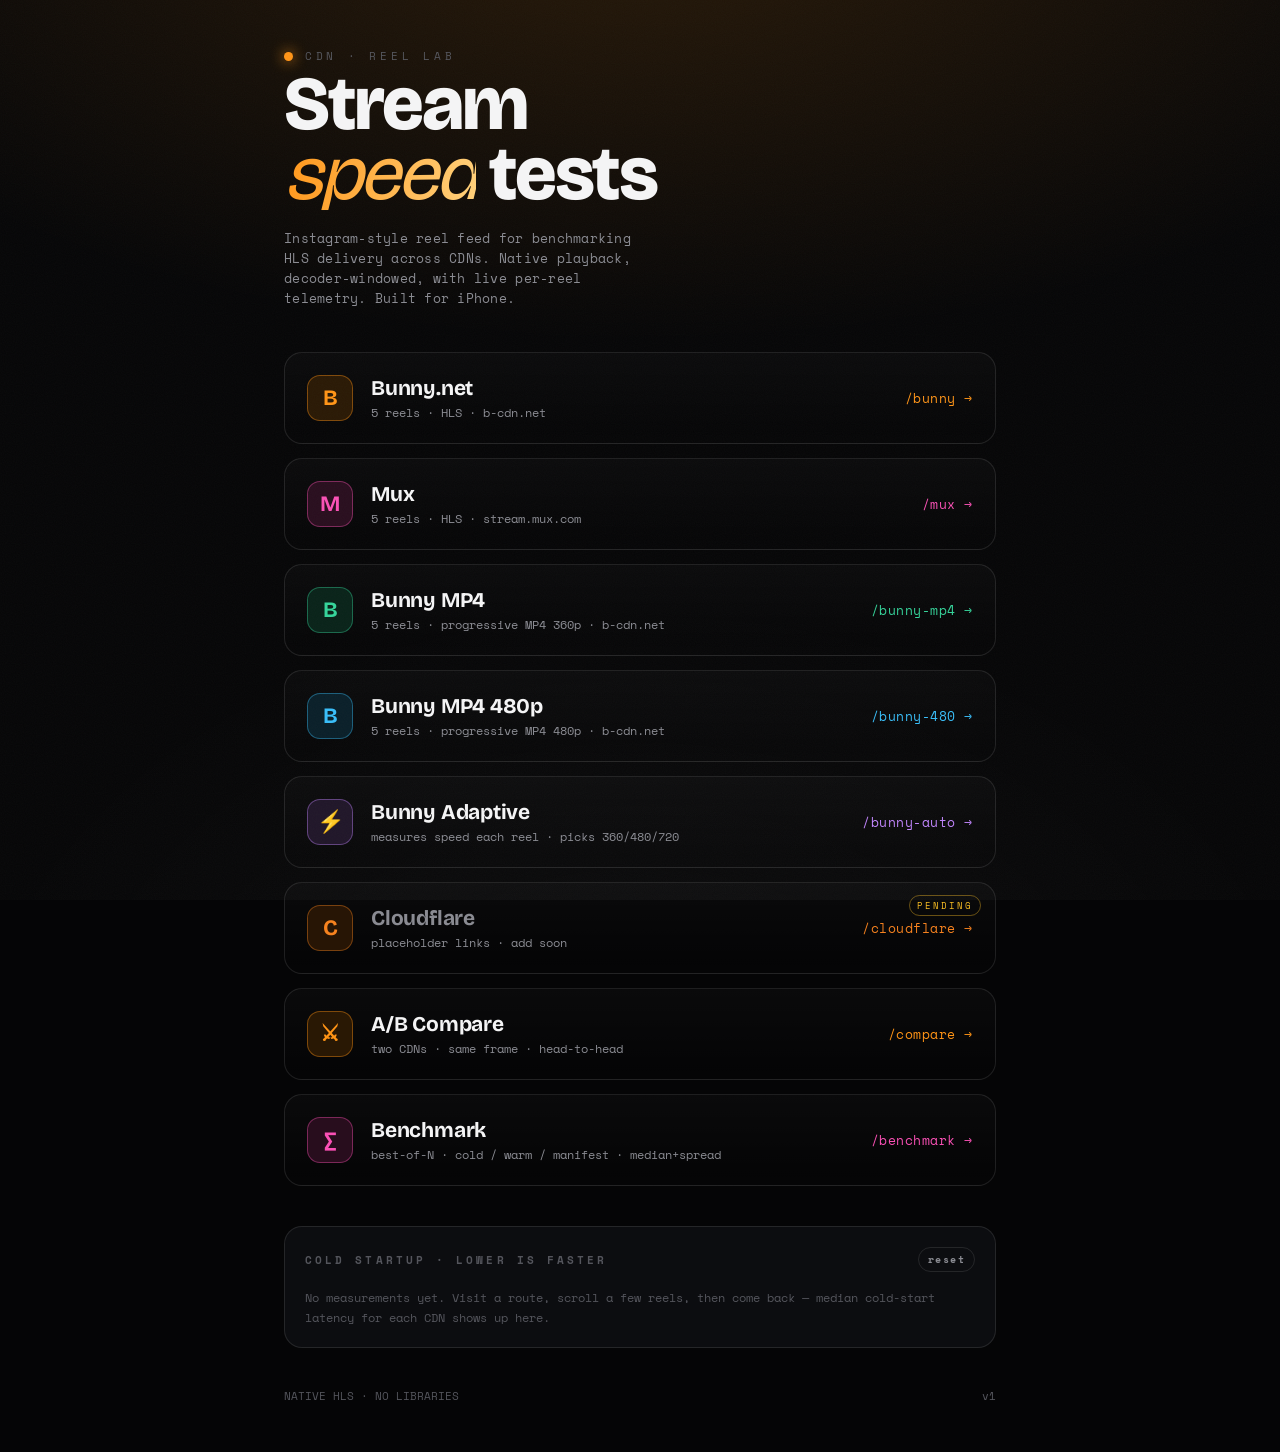
==== commit 6eb054df: "added bunny auto mp4 route" ====
--- a/index.html
+++ b/index.html
@@ -39,6 +39,11 @@
         <span class="glyph">B</span>
         <span class="meta"><h2>Bunny MP4 480p</h2><p>5 reels · progressive MP4 480p · b-cdn.net</p></span>
         <span class="path">/bunny-480 →</span>
+      </a>
+      <a class="route-card" data-c="bunny_auto" href="bunny-auto/">
+        <span class="glyph">⚡</span>
+        <span class="meta"><h2>Bunny Adaptive</h2><p>measures speed each reel · picks 360/480/720</p></span>
+        <span class="path">/bunny-auto →</span>
       </a>
       <a class="route-card pending" data-c="cloudflare" href="cloudflare/">
         <span class="tag">pending</span>
--- a/styles.css
+++ b/styles.css
@@ -29,6 +29,7 @@
 [data-cdn="bunny"]      { --accent: #ff9416; --accent-2: #ffd07a; }
 [data-cdn="bunny_mp4"]  { --accent: #34d399; --accent-2: #9af5cf; }
 [data-cdn="bunny_480"]  { --accent: #38bdf8; --accent-2: #a5e4ff; }
+[data-cdn="bunny_auto"] { --accent: #c084fc; --accent-2: #e9d5ff; }
 [data-cdn="mux"]        { --accent: #fa50b5; --accent-2: #ff9ad6; }
 [data-cdn="cloudflare"] { --accent: #f6821f; --accent-2: #ffc06b; }
 
@@ -148,6 +149,7 @@
 .route-card[data-c="bunny"]      { --c: #ff9416; }
 .route-card[data-c="bunny_mp4"]  { --c: #34d399; }
 .route-card[data-c="bunny_480"]  { --c: #38bdf8; }
+.route-card[data-c="bunny_auto"] { --c: #c084fc; }
 .route-card[data-c="mux"]        { --c: #fa50b5; }
 .route-card[data-c="cloudflare"] { --c: #f6821f; }
 
@@ -430,6 +432,14 @@
   display: grid; place-items: center;
 }
 .reel-ctrl button svg { width: 19px; height: 19px; fill: #fff; }
+.reel-ctrl .qbtn {
+  width: auto; min-width: 40px; height: 32px;
+  padding: 0 11px;
+  font-size: 11px; font-weight: 700; letter-spacing: 0.08em;
+  color: var(--accent);
+  border-color: color-mix(in srgb, var(--accent) 45%, transparent);
+  background: color-mix(in srgb, var(--accent) 14%, rgba(8,9,11,0.5));
+}
 
 /* caption */
 .reel .caption {
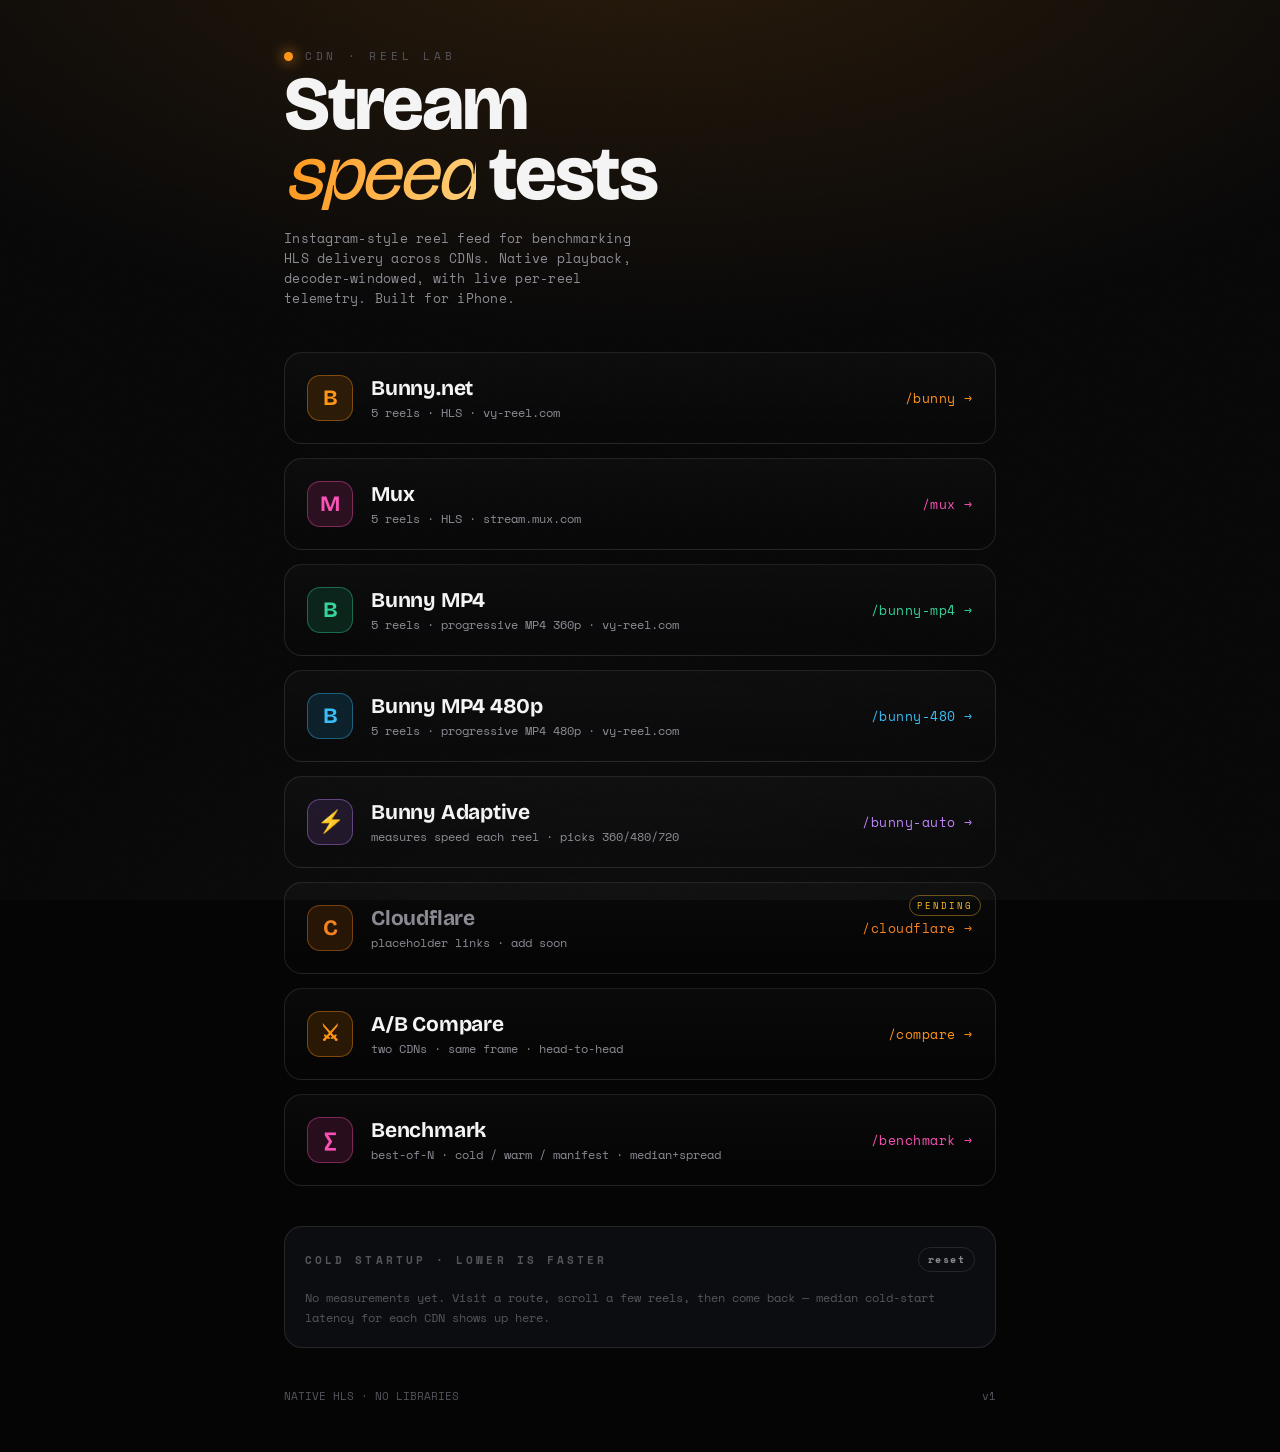
==== commit d13f49e6: "added bunny auto mp4 route" ====
--- a/index.html
+++ b/index.html
@@ -22,7 +22,7 @@
     <nav class="routes">
       <a class="route-card" data-c="bunny" href="bunny/">
         <span class="glyph">B</span>
-        <span class="meta"><h2>Bunny.net</h2><p>5 reels · HLS · b-cdn.net</p></span>
+        <span class="meta"><h2>Bunny.net</h2><p>5 reels · HLS · vy-reel.com</p></span>
         <span class="path">/bunny →</span>
       </a>
       <a class="route-card" data-c="mux" href="mux/">
@@ -32,12 +32,12 @@
       </a>
       <a class="route-card" data-c="bunny_mp4" href="bunny-mp4/">
         <span class="glyph">B</span>
-        <span class="meta"><h2>Bunny MP4</h2><p>5 reels · progressive MP4 360p · b-cdn.net</p></span>
+        <span class="meta"><h2>Bunny MP4</h2><p>5 reels · progressive MP4 360p · vy-reel.com</p></span>
         <span class="path">/bunny-mp4 →</span>
       </a>
       <a class="route-card" data-c="bunny_480" href="bunny-480/">
         <span class="glyph">B</span>
-        <span class="meta"><h2>Bunny MP4 480p</h2><p>5 reels · progressive MP4 480p · b-cdn.net</p></span>
+        <span class="meta"><h2>Bunny MP4 480p</h2><p>5 reels · progressive MP4 480p · vy-reel.com</p></span>
         <span class="path">/bunny-480 →</span>
       </a>
       <a class="route-card" data-c="bunny_auto" href="bunny-auto/">
